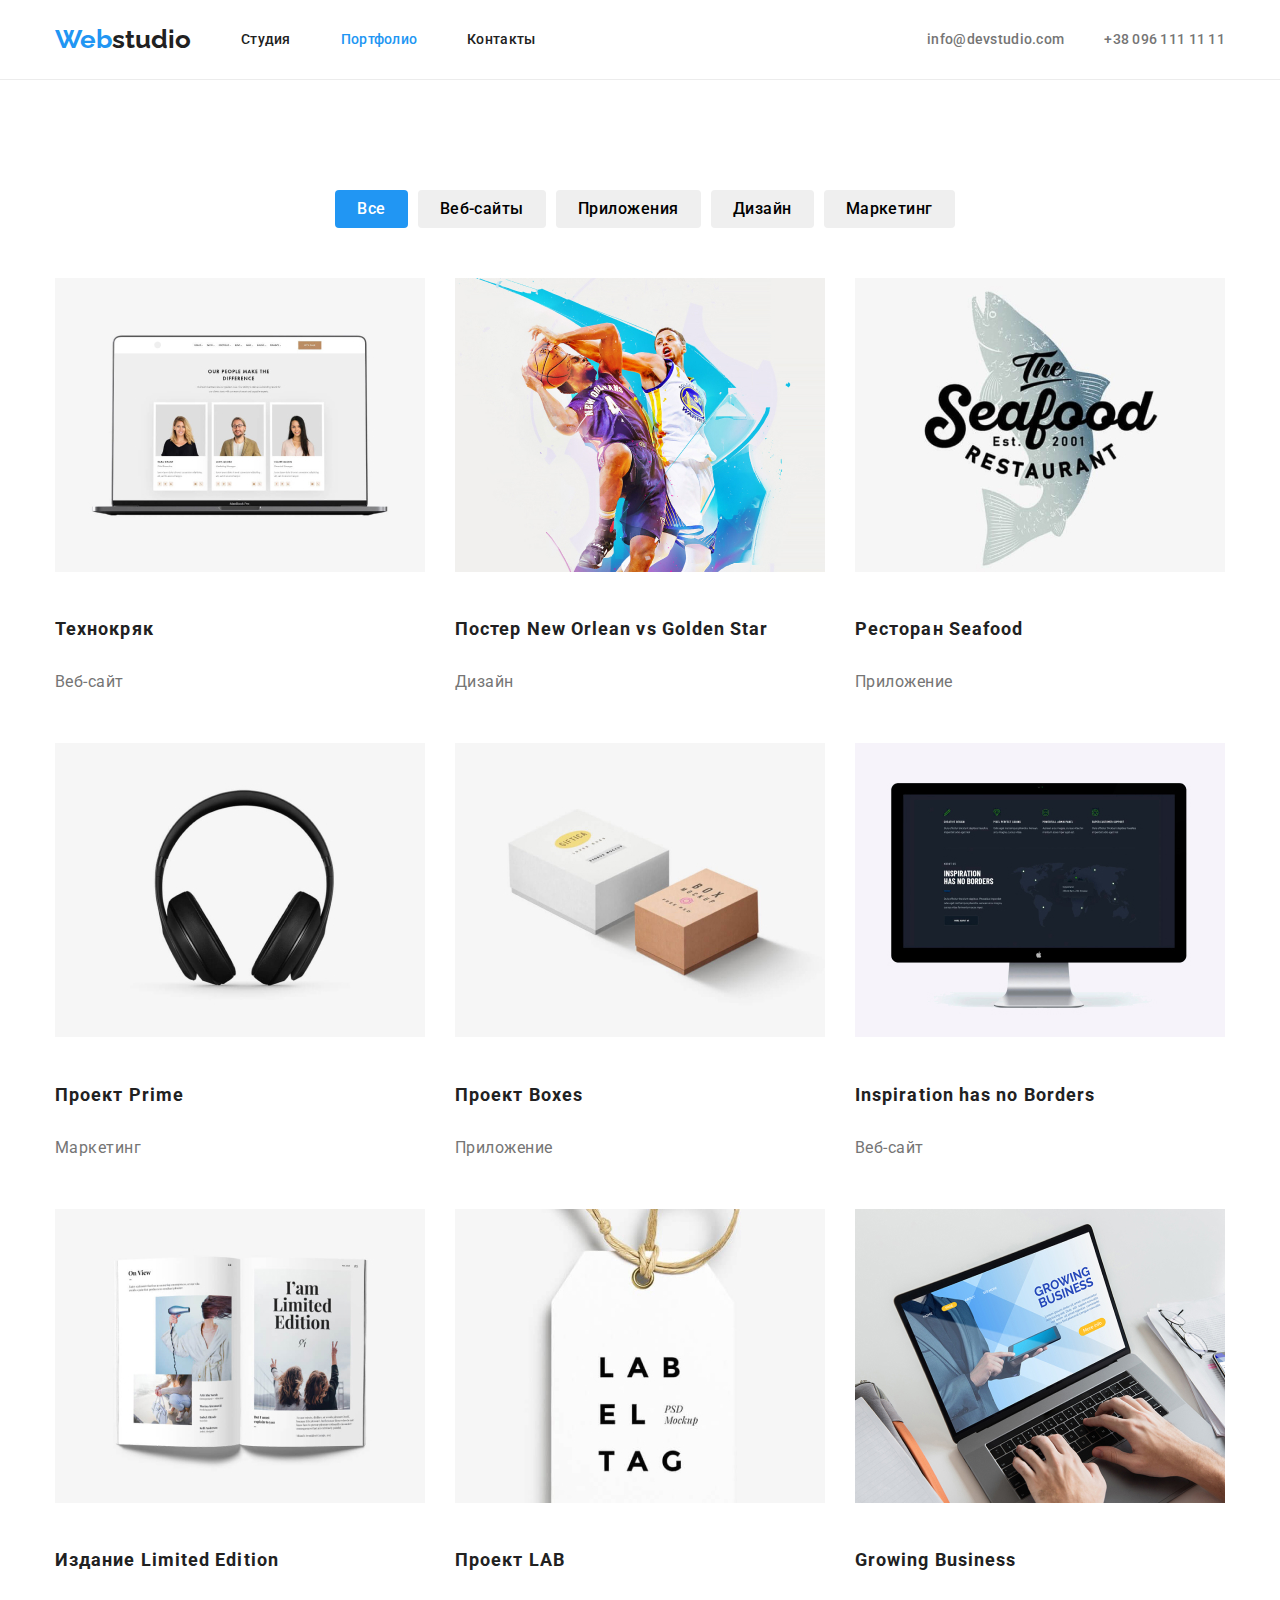
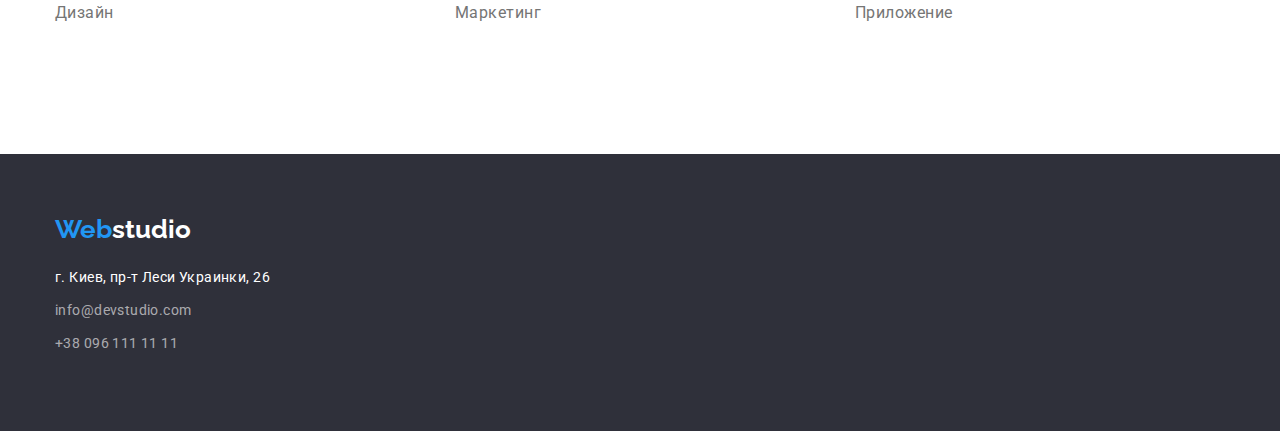
==== portfolio.html @ d06cde5d "ыавыв" ====
<!DOCTYPE html>
<html lang="en">
<head>
    <meta charset="UTF-8">
    <meta http-equiv="X-UA-Compatible" content="IE=edge">
    <meta name="viewport" content="width=device-width, initial-scale=1.0">
    <title>Portfolio</title>
    <link rel="stylesheet" href="./css/modern-normalize.css">
    <link rel="stylesheet" href="./css/styleportfolio.css">
    <link rel="stylesheet" href="./css/variables.css">
    <link
        href="https://fonts.googleapis.com/css2?family=Raleway:wght@700&family=Roboto:wght@400;500;700;900&display=swap"
        rel="stylesheet">
</head>
<body class="body">
    <header class="header">
        <div class="container">
        <nav class="header-nav">
            <a class="logo" href="./index.html"><span class="colortext1">Web</span><span
                    class="colorstudio1">studio</span></a>
                <ul class="nav-list">
                    <li>
                        <a class="colorstudio" href="#">Студия</a>
                    </li>
                    <li>
                        <a class="colortext" href="#">Портфолио</a>
                    </li>
                    <li>
                        <a class="colorstudio" href="#">Контакты</a>
                    </li>
                </ul>
            <ul class="contacts-list">
                <li>
                    <a href="mailto:info@devstudio.com">info@devstudio.com</a>
                </li>
                <li>
                    <a href="tel:+380961111111">+38 096 111 11 11</a>
                </li>
            </ul>
        </nav>
    </div>
    </header>
    <main> 
    <section class="well">
    <div class="container">
        <ul class="way">
            <li><button class="all">Все</button></li>
            <li><button>Веб-сайты</button></li>
            <li><button>Приложения</button></li>
            <li><button>Дизайн</button></li>
            <li><button>Маркетинг</button></li>
        </ul>
            <!-- <h1>список проетов</h1> -->
            <ul class="images">
                <div class="imgs1">
                <li>
                        <img src="./imgportfolio/img1.jpg" alt="ноутбук" width="370">
                        <h2>Технокряк</h2>
                        <p>Веб-сайт</p>
                <li>
                        <img src="./imgportfolio/img2.jpg" alt="два баскетболиста с мячом" width="370">
                        <h2>Постер New Orlean vs Golden Star</h2>
                        <p>Дизайн</p>
                </li>
                <li>
                        <img src="./imgportfolio/img3.jpg" alt="логотип ресторана" width="370">
                        <h2>Ресторан Seafood</h2>
                        <p>Приложение</p>
                </li>
                </div>
                    <div class="imgs2">
                <li>
                        <img src="./imgportfolio/img4.jpg" alt="наушники" width="370">
                        <h2>Проект Prime</h2>
                        <p>Маркетинг</p>
                </li>
                <li>
                        <img src="./imgportfolio/img5.jpg" alt="две коробки" width="370">
                        <h2>Проект Boxes</h2>
                        <p>Приложение</p>
                </li>
                <li>
                        <img src="./imgportfolio/img6.jpg" alt="монитор" width="370">
                        <h2>Inspiration has no Borders</h2>
                        <p>Веб-сайт</p>
                </li>
                    </div>
                    <div class="imgs3">
                <li>
                        <img src="./imgportfolio/img7.jpg" alt="книга" width="370">
                        <h2>Издание Limited Edition</h2>
                        <p>Дизайн</p>
                </li>
                <li>
                        <img src="./imgportfolio/img8.jpg" alt="этикетка с логотипом" width="370">
                        <h2>Проект LAB</h2>
                        <p>Маркетинг</p>
                </li>
                <li>
                        <img src="./imgportfolio/img9.jpg" alt="ноутбук" width="370">
                        <h2>Growing Business</h2>
                        <p>Приложение</p>
                </li>
                    </div>
            </ul>
    </div>
</section>
    </main>
    <footer class="footer">
        <div class="container">
        <a class="logo" href="./index.html"><span class="colortext1">Web</span><span class="colorstudio1">studio</span></a>
        <ul class="other">
            <li>
                <address class="address">г. Киев, пр-т Леси Украинки, 26</address>
            </li>
            <li>
                <a href="mailto:info@devstudio.com">info@devstudio.com</a>
            </li>
            <li>
                <a href="tel:+380961111111">+38 096 111 11 11</a>
            </li>
        </ul>
    </div>
    </footer>
</body>

</html>
---- css/styleportfolio.css ----
a {
  text-decoration: none;
}

ul,
p {
  padding: 0mm;
  list-style: none;
}

.body {
  background-color: #e5e5e5;
  font-family: 'Roboto', sans-serif;
}

.main,
.header {
  background-color: #fff;
}

.logo {
  font-family: 'Raleway', sans-serif;
  font-style: normal;
  font-weight: bold;
  font-size: 26px;
  line-height: 31px;
}
.colortext1 {
  color: var(--blue-text);
}
.colorstudio1 {
  color: var(--black-text);
}

.colortext {
  color: var(--blue-text);
  font-family: Roboto;
  font-style: normal;
  font-weight: 500;
  font-size: 14px;
  line-height: 16px;
  letter-spacing: 0.02em;
}

.colorstudio {
  color: var(--black-text);
  font-family: Roboto;
  font-style: normal;
  font-weight: 500;
  font-size: 14px;
  line-height: 16px;
  letter-spacing: 0.02em;
}

.contacts-list a {
  color: var(--grey-text);
  font-family: Roboto;
  font-style: normal;
  font-weight: 500;
  font-size: 14px;
  line-height: 16px;
  letter-spacing: 0.02em;
}

.container {
  width: 1200px;
  padding-left: 15px;
  padding-right: 15px;
  margin: 0 auto;
}

.header-nav,
.nav-list,
.contacts-list {
  display: flex;
}

.contacts-list {
  align-items: flex-end;
  margin-left: auto;
  /* margin-left: 331px; */
}

.header-nav {
  justify-content: space-between;
  align-items: center;
  font-weight: bold;
}

.logo {
  padding: 24px 0px;
}

.nav-list ul {
  display: flex;
  margin-left: 92px;
}

.nav-list li {
  margin-left: 50px;
}

.contacts-list li:last-child {
  margin-left: 40px;
}
.well {
  padding-top: 94px;
  padding-bottom: 94px;
  background: #ffffff;
  border-top: 1px solid #ececec;
}

.way {
  display: flex;
  background: #ffffff;
  color: var(--black-text);
  font-family: Roboto;
  font-style: normal;
  font-weight: 500;
  font-size: 16px;
  line-height: 26px;
  text-align: center;
  letter-spacing: 0.03em;
  justify-content: center;
}

.way button {
  border-radius: 4px;
  font-family: Roboto;
  font-style: normal;
  font-weight: 500;
  font-size: 16px;
  line-height: 26px;
  text-align: center;
  letter-spacing: 0.03em;
  border: none;
  padding: 6px 22px 6px 22px;
}

.way li {
  margin-left: 10px;
}

.all {
  background-color: rgba(33, 150, 243, 1);
  color: var(--white-text);
  font-family: Roboto;
  font-style: normal;
  font-weight: 500;
  font-size: 16px;
  line-height: 26px;
  text-align: center;
  letter-spacing: 0.03em;
}

.imgs1,
.imgs2,
.imgs3 {
  display: flex;
}

.imgs2 {
  padding: 30px 0px 30px 0px;
}

.images {
  background-color: rgba(255, 255, 255, 1);
  margin-top: 50px;
  margin-left: -30px;
}
.images li {
  margin-left: 30px;
}
.images h2 {
  color: var(--black-text);
  padding: 20px 0px 4px 0px;
  font-size: 18px;
}
.images p {
  color: var(--grey-text);
}

.images h2 {
  color: var(--black-text);
  font-family: Roboto;
  font-style: normal;
  font-weight: bold;
  font-size: 18px;
  line-height: 36px;
  letter-spacing: 0.06em;
}
.images p {
  color: var(--grey-text);
  font-family: Roboto;
  font-style: normal;
  font-weight: normal;
  font-size: 16px;
  line-height: 30px;
  letter-spacing: 0.03em;
}
.footer {
  background-color: rgba(47, 48, 58, 1);
  padding-top: 60px;
  padding-bottom: 60px;
}

.footer .colorstudio1 {
  color: var(--white-text);
}

.address {
  color: var(--white-text);
  font-family: Roboto;
  font-style: normal;
  font-weight: normal;
  font-size: 14px;
  line-height: 24px;
  letter-spacing: 0.03em;
  margin-top: 20px;
}

.footer li {
  margin-bottom: 9px;
}

.other a {
  color: var(--grey-text-op60);
  font-family: Roboto;
  font-style: normal;
  font-weight: normal;
  font-size: 14px;
  line-height: 24px;
  letter-spacing: 0.03em;
}
---- css/variables.css ----
:root {
    --white-text: rgba(255, 255, 255, 1);

    --grey-text: rgba(117, 117, 117, 1);

    --blue-text: rgba(33, 150, 243, 1);

    --black-text: rgba(33, 33, 33, 1);
    
    --grey-text-op60: rgba(255, 255, 255, 0.6);




}
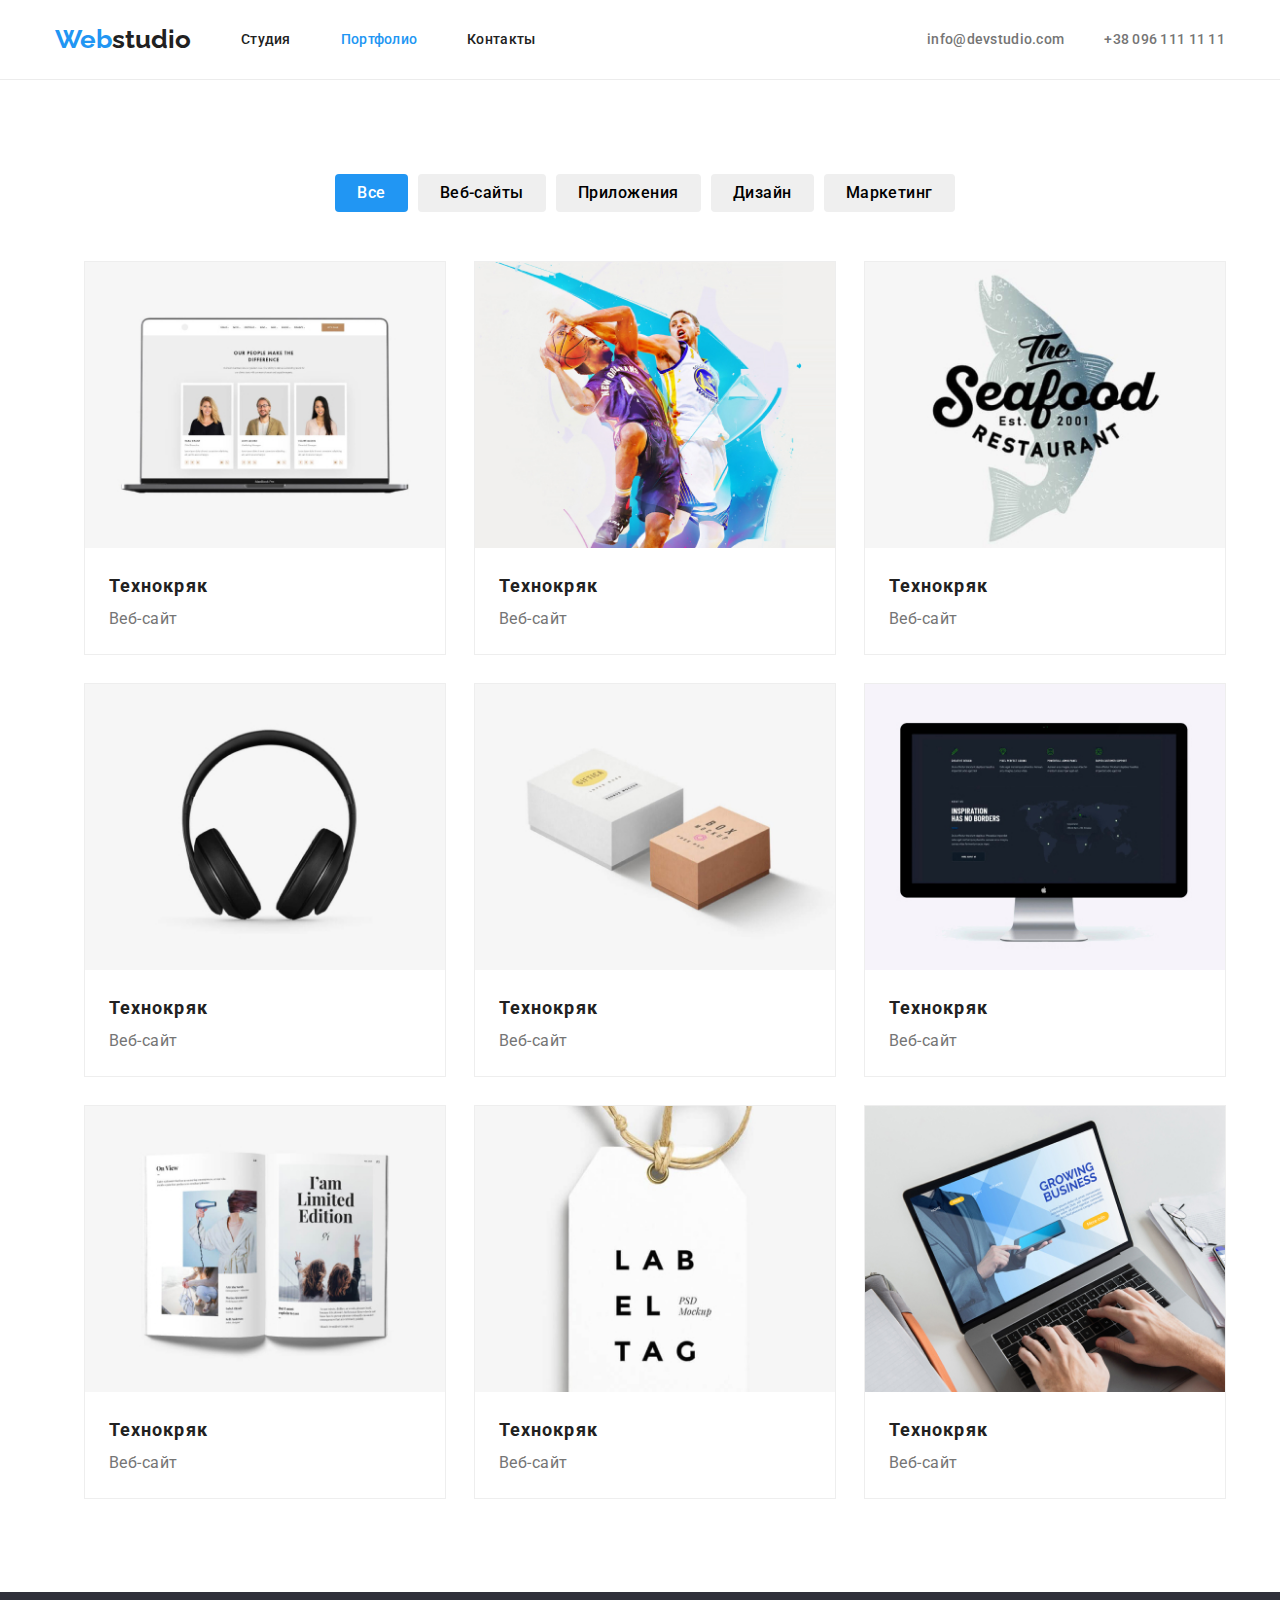
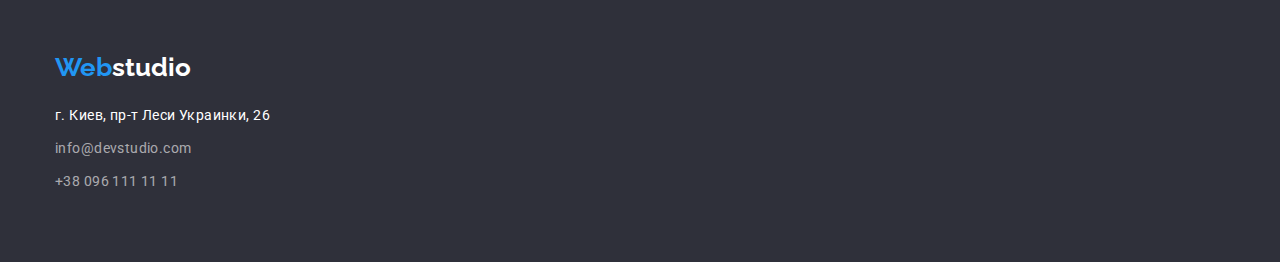
==== commit 9cafe8dd: "вапвап" ====
--- a/portfolio.html
+++ b/portfolio.html
@@ -52,57 +52,97 @@
         </ul>
             <!-- <h1>список проетов</h1> -->
             <ul class="images">
-                <div class="imgs1">
-                <li>
-                        <img src="./imgportfolio/img1.jpg" alt="ноутбук" width="370">
+                <li class="item-img">
+                    <article class="ourcard"></article>
+                    <div class="card-thumb">
+                        <img src="./imgportfolio/img1.jpg" alt="ноутбук">
+                    </div>
+                    <div class="textimgs">
                         <h2>Технокряк</h2>
                         <p>Веб-сайт</p>
-                <li>
-                        <img src="./imgportfolio/img2.jpg" alt="два баскетболиста с мячом" width="370">
-                        <h2>Постер New Orlean vs Golden Star</h2>
-                        <p>Дизайн</p>
+                    </div>
                 </li>
-                <li>
-                        <img src="./imgportfolio/img3.jpg" alt="логотип ресторана" width="370">
-                        <h2>Ресторан Seafood</h2>
-                        <p>Приложение</p>
-                </li>
+            <li class="item-img">
+                <article class="ourcard"></article>
+                <div class="card-thumb">
+                    <img src="./imgportfolio/img2.jpg" alt="баскетболтсты с мячом">
                 </div>
-                    <div class="imgs2">
-                <li>
-                        <img src="./imgportfolio/img4.jpg" alt="наушники" width="370">
-                        <h2>Проект Prime</h2>
-                        <p>Маркетинг</p>
-                </li>
-                <li>
-                        <img src="./imgportfolio/img5.jpg" alt="две коробки" width="370">
-                        <h2>Проект Boxes</h2>
-                        <p>Приложение</p>
-                </li>
-                <li>
-                        <img src="./imgportfolio/img6.jpg" alt="монитор" width="370">
-                        <h2>Inspiration has no Borders</h2>
-                        <p>Веб-сайт</p>
-                </li>
-                    </div>
-                    <div class="imgs3">
-                <li>
-                        <img src="./imgportfolio/img7.jpg" alt="книга" width="370">
-                        <h2>Издание Limited Edition</h2>
-                        <p>Дизайн</p>
-                </li>
-                <li>
-                        <img src="./imgportfolio/img8.jpg" alt="этикетка с логотипом" width="370">
-                        <h2>Проект LAB</h2>
-                        <p>Маркетинг</p>
-                </li>
-                <li>
-                        <img src="./imgportfolio/img9.jpg" alt="ноутбук" width="370">
-                        <h2>Growing Business</h2>
-                        <p>Приложение</p>
-                </li>
-                    </div>
-            </ul>
+                <div class="textimgs">
+                    <h2>Технокряк</h2>
+                    <p>Веб-сайт</p>
+                </div>
+            </li>
+            <li class="item-img">
+                <article class="ourcard"></article>
+                <div class="card-thumb">
+                    <img src="./imgportfolio/img3.jpg" alt="название ресторана" width="370">
+                </div>
+                <div class="textimgs">
+                    <h2>Технокряк</h2>
+                    <p>Веб-сайт</p>
+                </div>
+            </li>
+            <li class="item-img">
+                <article class="ourcard"></article>
+                <div class="card-thumb">
+                    <img src="./imgportfolio/img4.jpg" alt="наушники" width="370">
+                </div>
+                <div class="textimgs">
+                    <h2>Технокряк</h2>
+                    <p>Веб-сайт</p>
+                </div>
+            </li>
+            <li class="item-img">
+                <article class="ourcard"></article>
+                <div class="card-thumb">
+                    <img src="./imgportfolio/img5.jpg" alt="упаковки" width="370">
+                </div>
+                <div class="textimgs">
+                    <h2>Технокряк</h2>
+                    <p>Веб-сайт</p>
+                </div>
+            </li>
+            <li class="item-img">
+                <article class="ourcard"></article>
+                <div class="card-thumb">
+                    <img src="./imgportfolio/img6.jpg" alt="монитор" width="370">
+                </div>
+                <div class="textimgs">
+                    <h2>Технокряк</h2>
+                    <p>Веб-сайт</p>
+                </div>
+            </li>
+            <li class="item-img">
+                <article class="ourcard"></article>
+                <div class="card-thumb">
+                    <img src="./imgportfolio/img7.jpg" alt="книга" width="370">
+                </div>
+                <div class="textimgs">
+                    <h2>Технокряк</h2>
+                    <p>Веб-сайт</p>
+                </div>
+            </li>
+            <li class="item-img">
+                <article class="ourcard"></article>
+                <div class="card-thumb">
+                    <img src="./imgportfolio/img8.jpg" alt="этикетка" width="370">
+                </div>
+                <div class="textimgs">
+                    <h2>Технокряк</h2>
+                    <p>Веб-сайт</p>
+                </div>
+            </li>
+            <li class="item-img">
+                <article class="ourcard"></article>
+                <div class="card-thumb">
+                    <img src="./imgportfolio/img9.jpg" alt="ноутбук" width="370">
+                </div>
+                <div class="textimgs">
+                    <h2>Технокряк</h2>
+                    <p>Веб-сайт</p>
+                </div>
+            </li>
+        </ul>
     </div>
 </section>
     </main>
--- a/css/styleportfolio.css
+++ b/css/styleportfolio.css
@@ -3,9 +3,17 @@
 }
 
 ul,
-p {
+p,
+h2 {
   padding: 0mm;
   list-style: none;
+  margin: 0mm;
+}
+
+img {
+  display: block;
+  max-width: 100%;
+  height: auto;
 }
 
 .body {
@@ -122,6 +130,7 @@
   text-align: center;
   letter-spacing: 0.03em;
   justify-content: center;
+  margin-bottom: 20px;
 }
 
 .way button {
@@ -153,31 +162,25 @@
   letter-spacing: 0.03em;
 }
 
-.imgs1,
-.imgs2,
-.imgs3 {
-  display: flex;
-}
-
-.imgs2 {
-  padding: 30px 0px 30px 0px;
+.textimgs {
+  padding: 20px 24px 20px 24px;
 }
 
 .images {
   background-color: rgba(255, 255, 255, 1);
-  margin-top: 50px;
+  margin-top: -30px;
   margin-left: -30px;
-}
-.images li {
+  padding: 0mm;
+  margin: 0mm;
+  display: flex;
+  flex-wrap: wrap;
+}
+
+.images > .item-img {
   margin-left: 30px;
-}
-.images h2 {
-  color: var(--black-text);
-  padding: 20px 0px 4px 0px;
-  font-size: 18px;
-}
-.images p {
-  color: var(--grey-text);
+  margin-top: 30px;
+  flex-basis: calc(100% / 3 - 30px);
+  outline: 1px solid #eeeeee;
 }
 
 .images h2 {
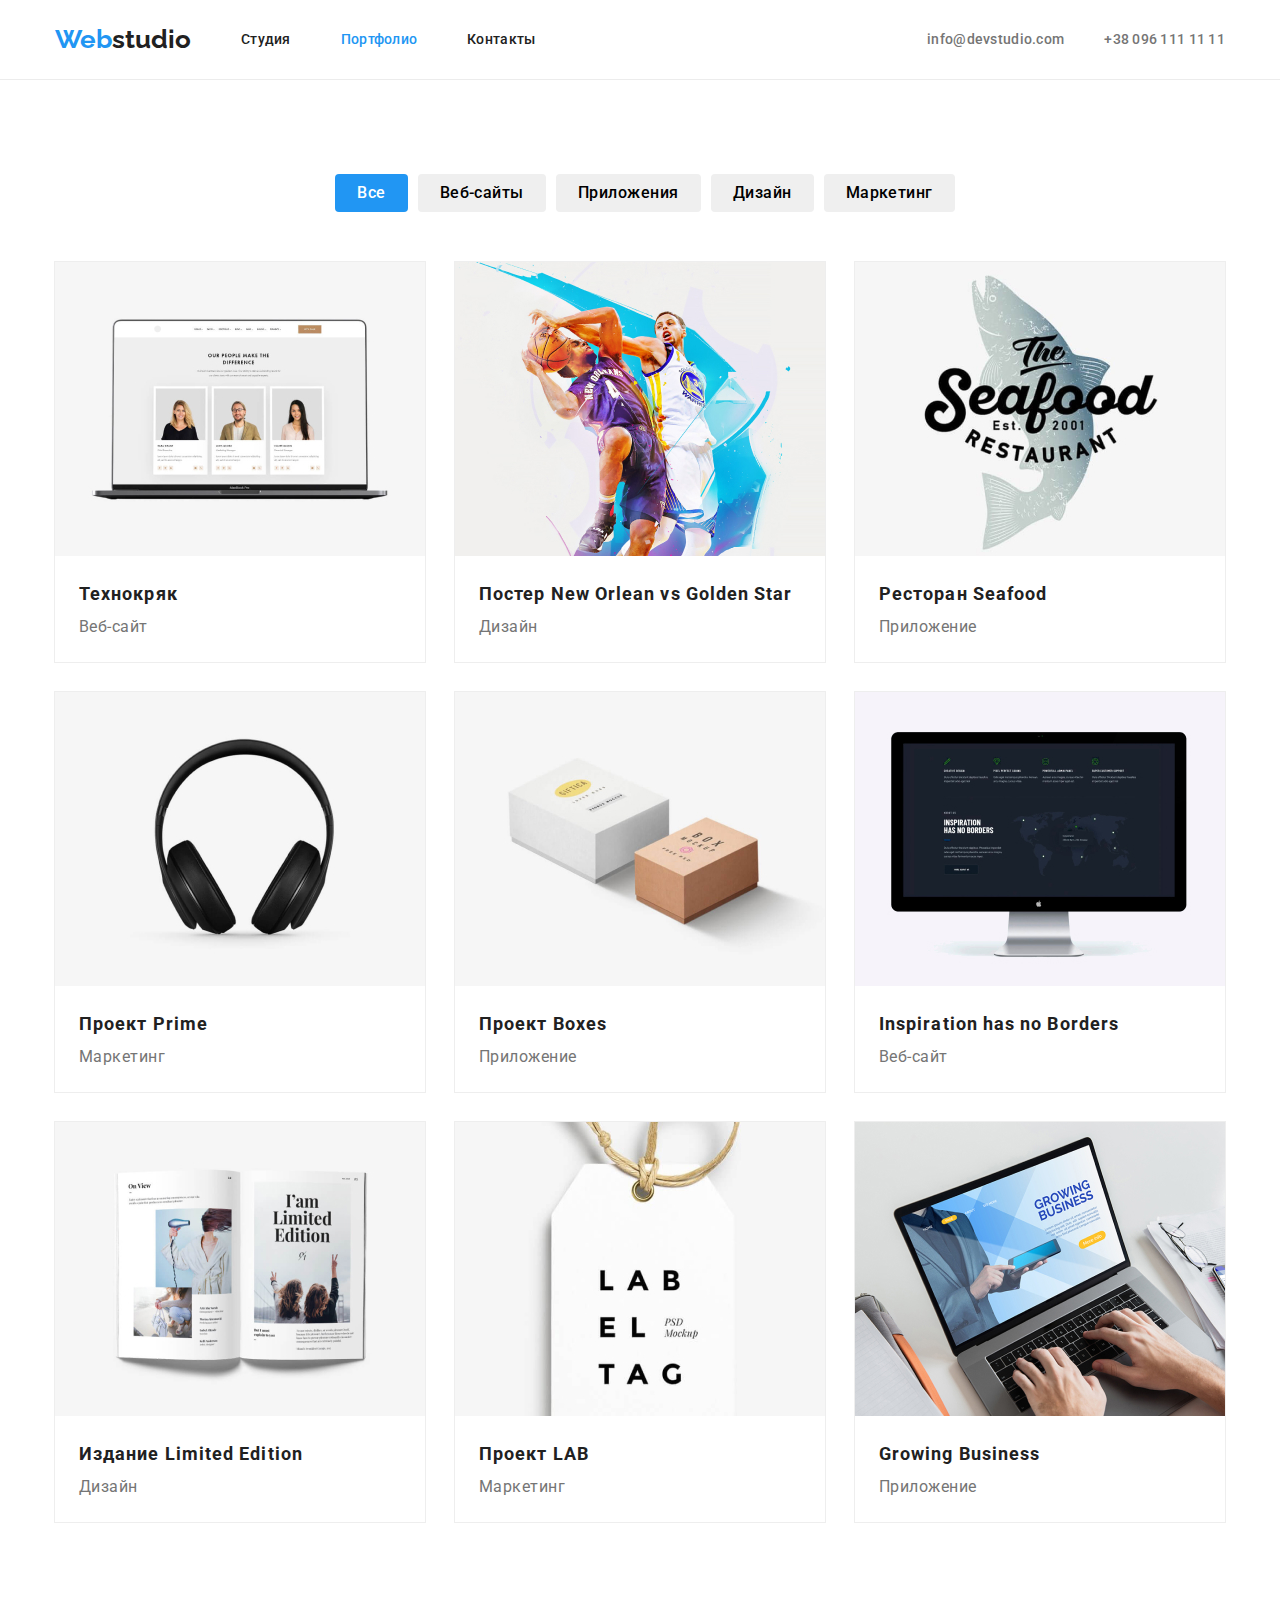
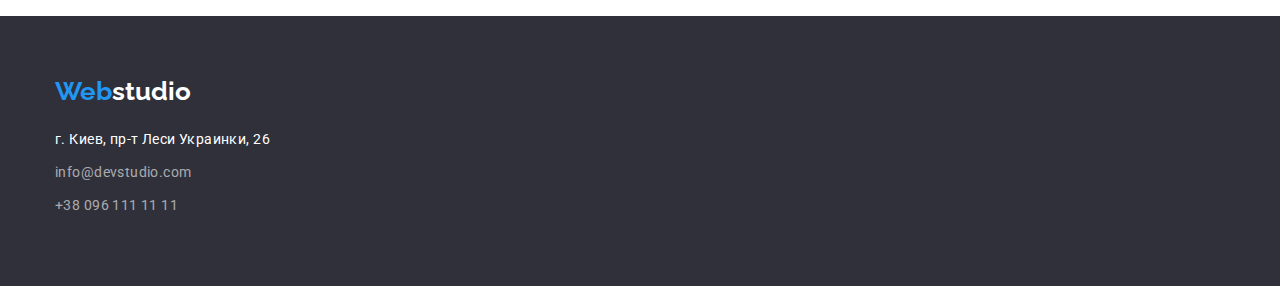
==== commit 330e6052: "gd" ====
--- a/portfolio.html
+++ b/portfolio.html
@@ -68,8 +68,8 @@
                     <img src="./imgportfolio/img2.jpg" alt="баскетболтсты с мячом">
                 </div>
                 <div class="textimgs">
-                    <h2>Технокряк</h2>
-                    <p>Веб-сайт</p>
+                    <h2>Постер New Orlean vs Golden Star</h2>
+                    <p>Дизайн</p>
                 </div>
             </li>
             <li class="item-img">
@@ -78,8 +78,8 @@
                     <img src="./imgportfolio/img3.jpg" alt="название ресторана" width="370">
                 </div>
                 <div class="textimgs">
-                    <h2>Технокряк</h2>
-                    <p>Веб-сайт</p>
+                    <h2>Ресторан Seafood</h2>
+                    <p>Приложение</p>
                 </div>
             </li>
             <li class="item-img">
@@ -88,8 +88,8 @@
                     <img src="./imgportfolio/img4.jpg" alt="наушники" width="370">
                 </div>
                 <div class="textimgs">
-                    <h2>Технокряк</h2>
-                    <p>Веб-сайт</p>
+                    <h2>Проект Prime</h2>
+                    <p>Маркетинг</p>
                 </div>
             </li>
             <li class="item-img">
@@ -98,8 +98,8 @@
                     <img src="./imgportfolio/img5.jpg" alt="упаковки" width="370">
                 </div>
                 <div class="textimgs">
-                    <h2>Технокряк</h2>
-                    <p>Веб-сайт</p>
+                    <h2>Проект Boxes</h2>
+                    <p>Приложение</p>
                 </div>
             </li>
             <li class="item-img">
@@ -108,7 +108,7 @@
                     <img src="./imgportfolio/img6.jpg" alt="монитор" width="370">
                 </div>
                 <div class="textimgs">
-                    <h2>Технокряк</h2>
+                    <h2>Inspiration has no Borders</h2>
                     <p>Веб-сайт</p>
                 </div>
             </li>
@@ -118,8 +118,8 @@
                     <img src="./imgportfolio/img7.jpg" alt="книга" width="370">
                 </div>
                 <div class="textimgs">
-                    <h2>Технокряк</h2>
-                    <p>Веб-сайт</p>
+                    <h2>Издание Limited Edition</h2>
+                    <p>Дизайн</p>
                 </div>
             </li>
             <li class="item-img">
@@ -128,8 +128,8 @@
                     <img src="./imgportfolio/img8.jpg" alt="этикетка" width="370">
                 </div>
                 <div class="textimgs">
-                    <h2>Технокряк</h2>
-                    <p>Веб-сайт</p>
+                    <h2>Проект LAB</h2>
+                    <p>Маркетинг</p>
                 </div>
             </li>
             <li class="item-img">
@@ -138,8 +138,8 @@
                     <img src="./imgportfolio/img9.jpg" alt="ноутбук" width="370">
                 </div>
                 <div class="textimgs">
-                    <h2>Технокряк</h2>
-                    <p>Веб-сайт</p>
+                    <h2>Growing Business</h2>
+                    <p>Приложение</p>
                 </div>
             </li>
         </ul>
--- a/css/styleportfolio.css
+++ b/css/styleportfolio.css
@@ -130,7 +130,7 @@
   text-align: center;
   letter-spacing: 0.03em;
   justify-content: center;
-  margin-bottom: 20px;
+  margin-bottom: 50px;
 }
 
 .way button {
@@ -170,8 +170,8 @@
   background-color: rgba(255, 255, 255, 1);
   margin-top: -30px;
   margin-left: -30px;
-  padding: 0mm;
-  margin: 0mm;
+  /* padding: 0mm;
+  margin: 0mm; */
   display: flex;
   flex-wrap: wrap;
 }
